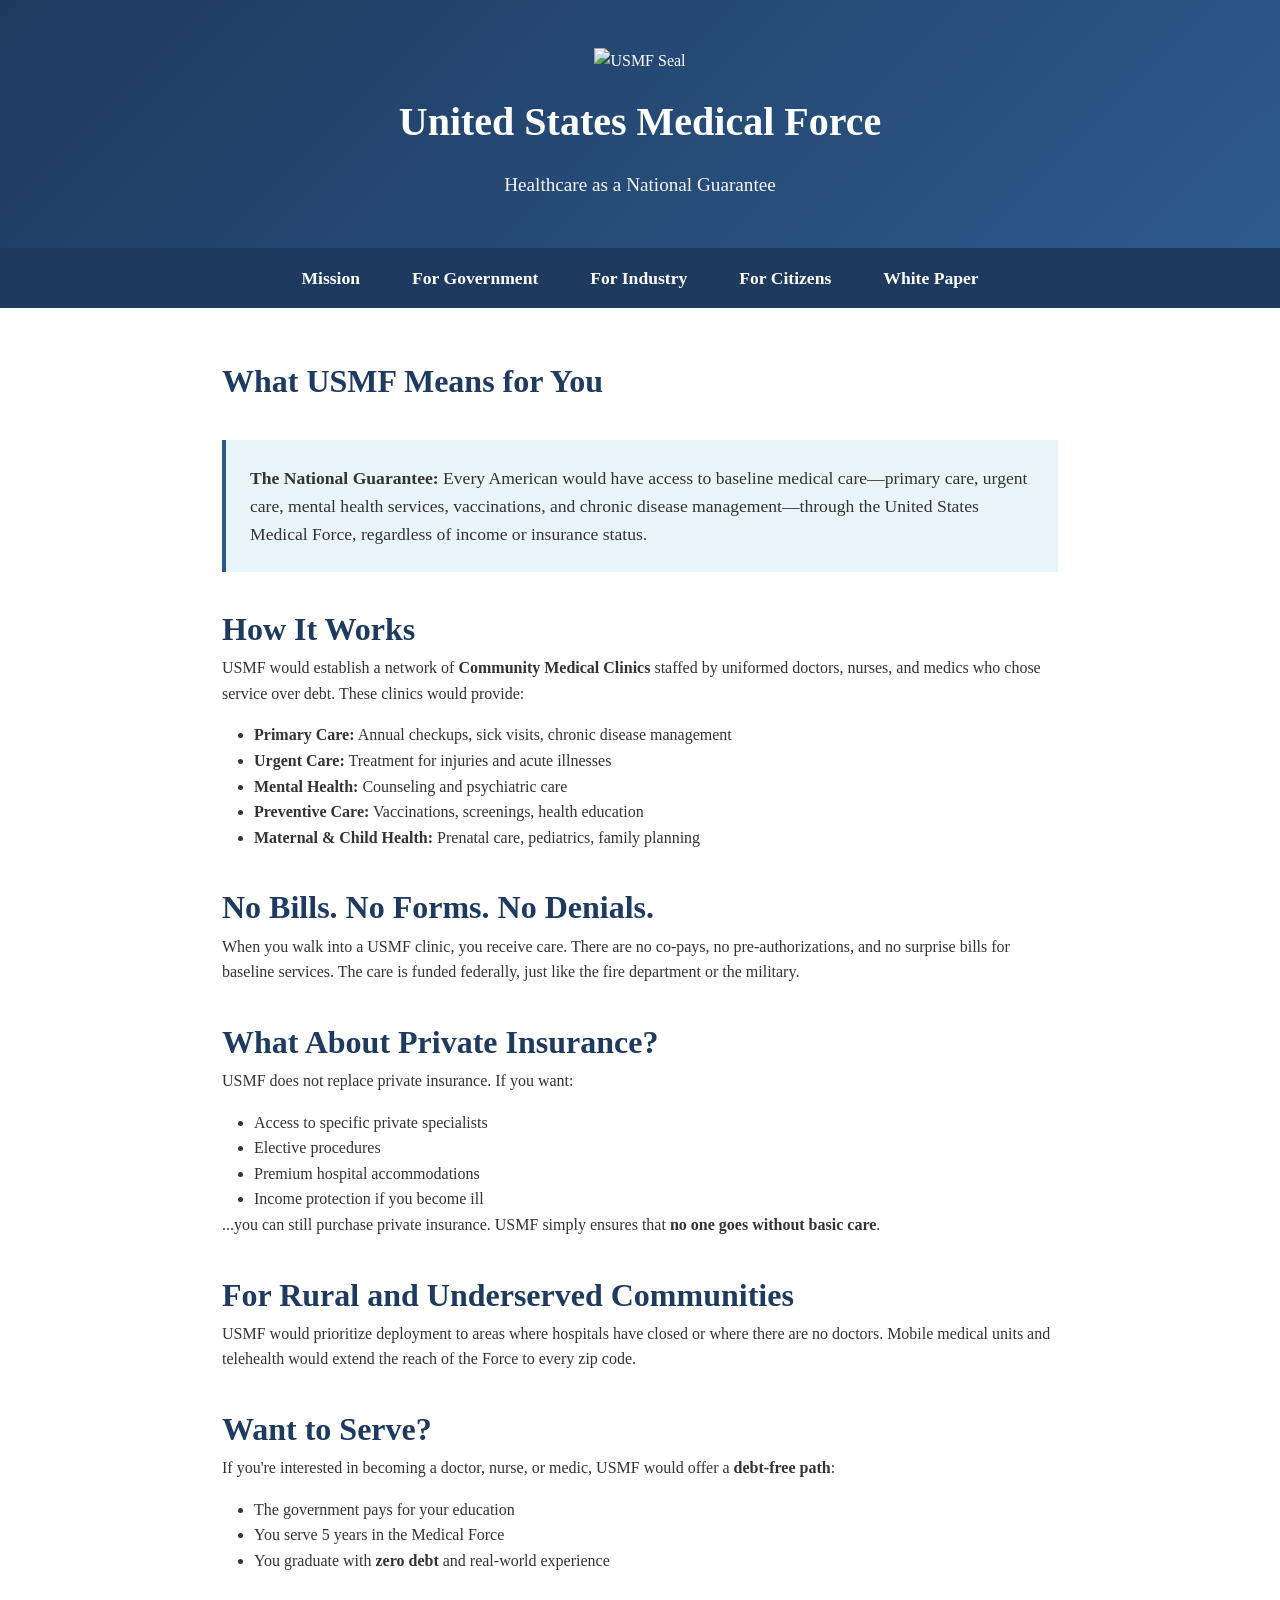
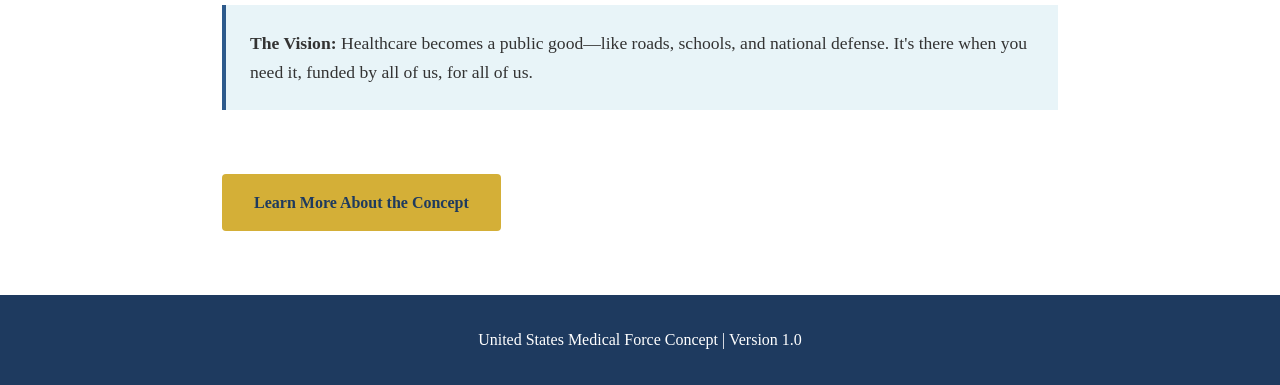
==== citizens.html @ 060d2e34 "Add files via upload" ====
<!DOCTYPE html>
<html lang="en">
<head>
    <meta charset="UTF-8">
    <meta name="viewport" content="width=device-width, initial-scale=1.0">
    <title>USMF - For Citizens</title>
    <style>
        * { margin: 0; padding: 0; box-sizing: border-box; }
        body { font-family: 'Georgia', serif; line-height: 1.6; color: #333; }
        header { background: linear-gradient(135deg, #1e3a5f 0%, #2d5a8c 100%); color: white; padding: 3rem 2rem; text-align: center; }
        .seal { width: 120px; height: 120px; margin-bottom: 1rem; }
        h1 { font-size: 2.5rem; margin: 0; font-weight: 700; }
        .tagline { font-size: 1.2rem; margin-top: 1rem; opacity: 0.95; }
        nav { background: #1e3a5f; padding: 1rem; text-align: center; }
        nav a { color: white; text-decoration: none; margin: 0 1.5rem; font-weight: 600; font-size: 1.1rem; }
        nav a:hover { text-decoration: underline; }
        .container { max-width: 900px; margin: 3rem auto; padding: 0 2rem; }
        h2 { color: #1e3a5f; font-size: 2rem; margin-top: 2rem; }
        .promise { background: #e8f4f8; border-left: 4px solid #2d5a8c; padding: 1.5rem; margin: 2rem 0; font-size: 1.1rem; }
        ul { margin-left: 2rem; margin-top: 1rem; }
        .cta { background: #d4af37; color: #1e3a5f; padding: 1rem 2rem; text-decoration: none; display: inline-block; margin-top: 2rem; font-weight: 700; border-radius: 4px; }
        .cta:hover { background: #c19b2b; }
        footer { background: #1e3a5f; color: white; text-align: center; padding: 2rem; margin-top: 4rem; }
    </style>
</head>
<body>
    <header>
        <img src="generated_image_1768149302_0.png" alt="USMF Seal" class="seal">
        <h1>United States Medical Force</h1>
        <p class="tagline">Healthcare as a National Guarantee</p>
    </header>

    <nav>
        <a href="index.html">Mission</a>
        <a href="government.html">For Government</a>
        <a href="industry.html">For Industry</a>
        <a href="citizens.html">For Citizens</a>
        <a href="whitepaper.html">White Paper</a>
    </nav>

    <div class="container">
        <h2>What USMF Means for You</h2>

        <div class="promise">
            <strong>The National Guarantee:</strong> Every American would have access to baseline medical care—primary care, urgent care, mental health services, vaccinations, and chronic disease management—through the United States Medical Force, regardless of income or insurance status.
        </div>

        <h2>How It Works</h2>
        <p>USMF would establish a network of <strong>Community Medical Clinics</strong> staffed by uniformed doctors, nurses, and medics who chose service over debt. These clinics would provide:</p>
        <ul>
            <li><strong>Primary Care:</strong> Annual checkups, sick visits, chronic disease management</li>
            <li><strong>Urgent Care:</strong> Treatment for injuries and acute illnesses</li>
            <li><strong>Mental Health:</strong> Counseling and psychiatric care</li>
            <li><strong>Preventive Care:</strong> Vaccinations, screenings, health education</li>
            <li><strong>Maternal & Child Health:</strong> Prenatal care, pediatrics, family planning</li>
        </ul>

        <h2>No Bills. No Forms. No Denials.</h2>
        <p>When you walk into a USMF clinic, you receive care. There are no co-pays, no pre-authorizations, and no surprise bills for baseline services. The care is funded federally, just like the fire department or the military.</p>

        <h2>What About Private Insurance?</h2>
        <p>USMF does not replace private insurance. If you want:</p>
        <ul>
            <li>Access to specific private specialists</li>
            <li>Elective procedures</li>
            <li>Premium hospital accommodations</li>
            <li>Income protection if you become ill</li>
        </ul>
        <p>...you can still purchase private insurance. USMF simply ensures that <strong>no one goes without basic care</strong>.</p>

        <h2>For Rural and Underserved Communities</h2>
        <p>USMF would prioritize deployment to areas where hospitals have closed or where there are no doctors. Mobile medical units and telehealth would extend the reach of the Force to every zip code.</p>

        <h2>Want to Serve?</h2>
        <p>If you're interested in becoming a doctor, nurse, or medic, USMF would offer a <strong>debt-free path</strong>:</p>
        <ul>
            <li>The government pays for your education</li>
            <li>You serve 5 years in the Medical Force</li>
            <li>You graduate with <strong>zero debt</strong> and real-world experience</li>
        </ul>

        <div class="promise">
            <strong>The Vision:</strong> Healthcare becomes a public good—like roads, schools, and national defense. It's there when you need it, funded by all of us, for all of us.
        </div>

        <a href="whitepaper.html" class="cta">Learn More About the Concept</a>
    </div>

    <footer>
        <p>United States Medical Force Concept | Version 1.0</p>
    </footer>
</body>
</html>
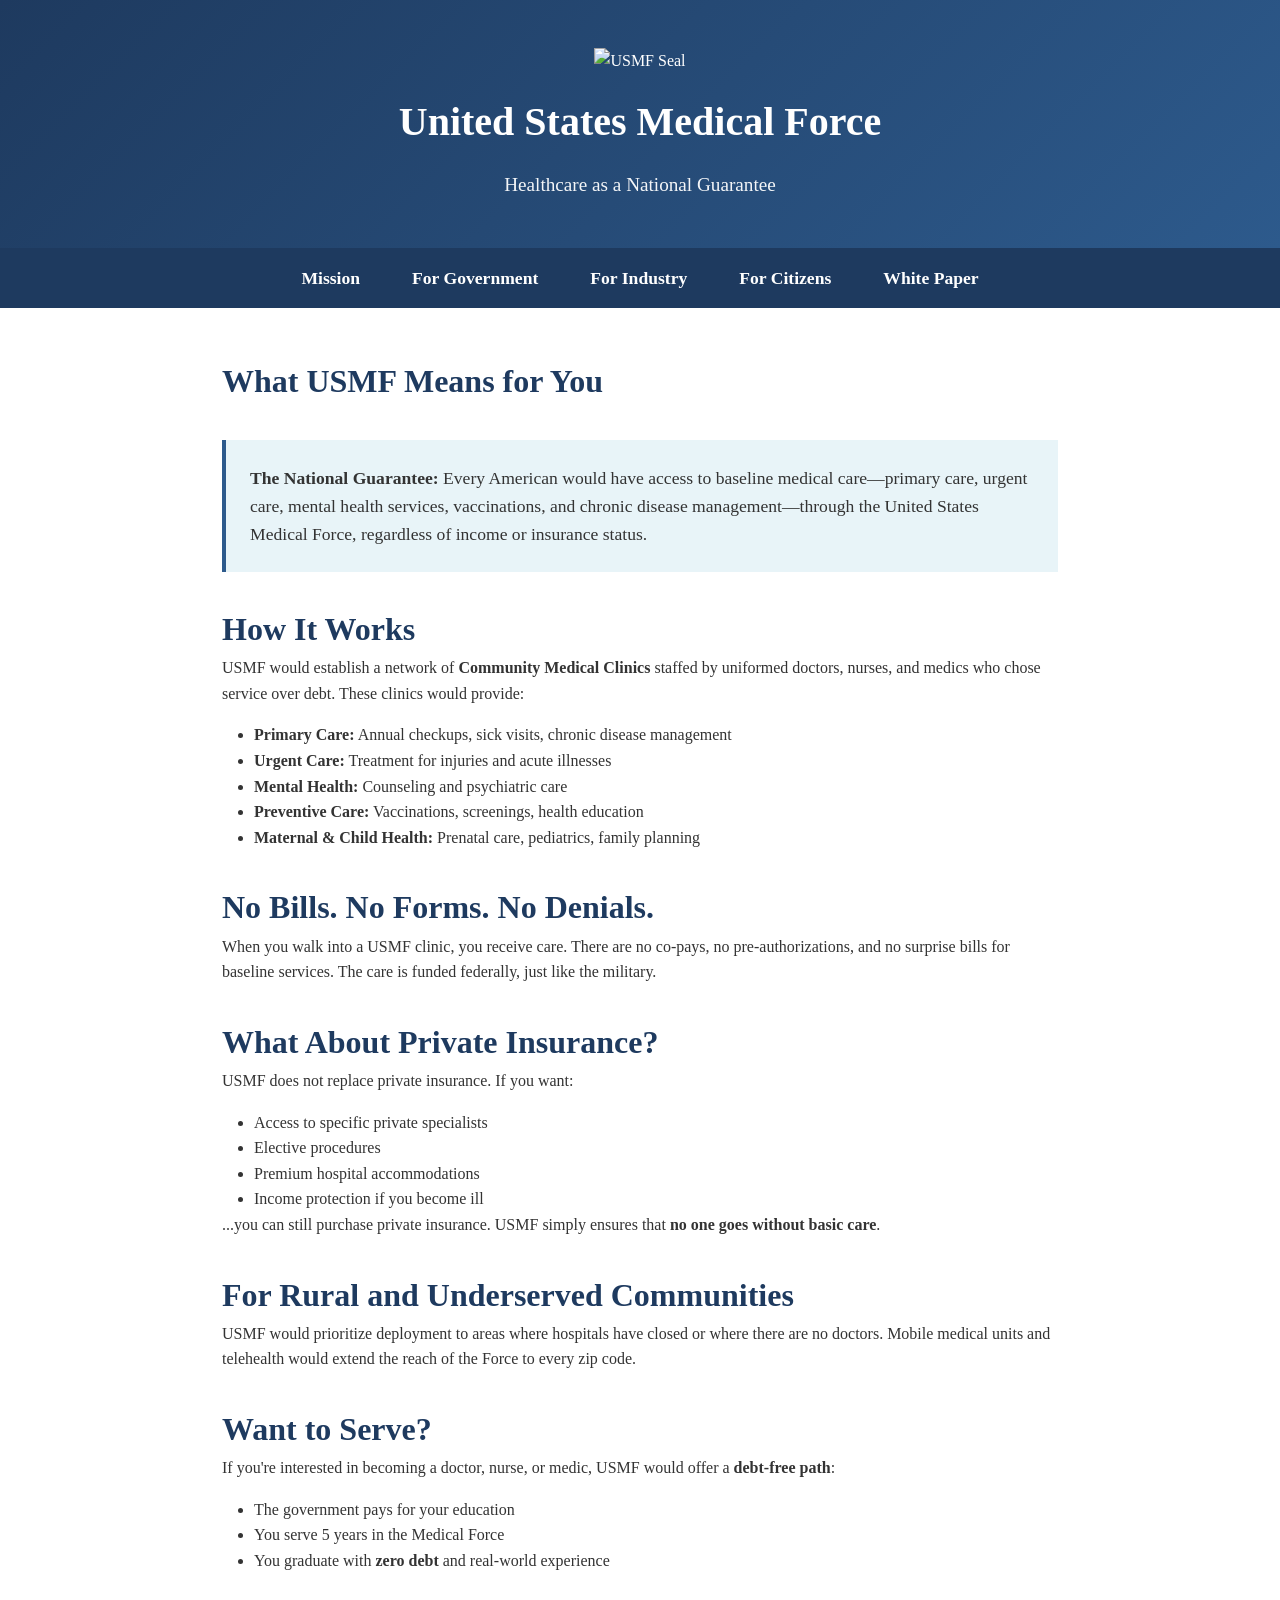
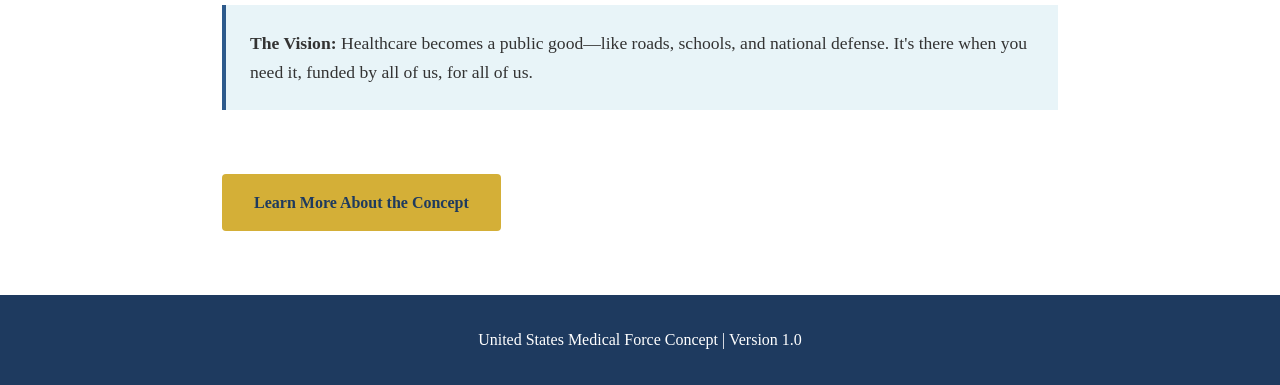
==== commit 9f682c7f: "Remove mention of fire department from care description" ====
--- a/citizens.html
+++ b/citizens.html
@@ -56,7 +56,7 @@
         </ul>
 
         <h2>No Bills. No Forms. No Denials.</h2>
-        <p>When you walk into a USMF clinic, you receive care. There are no co-pays, no pre-authorizations, and no surprise bills for baseline services. The care is funded federally, just like the fire department or the military.</p>
+        <p>When you walk into a USMF clinic, you receive care. There are no co-pays, no pre-authorizations, and no surprise bills for baseline services. The care is funded federally, just like the military.</p>
 
         <h2>What About Private Insurance?</h2>
         <p>USMF does not replace private insurance. If you want:</p>
@@ -90,4 +90,4 @@
         <p>United States Medical Force Concept | Version 1.0</p>
     </footer>
 </body>
-</html>+</html>
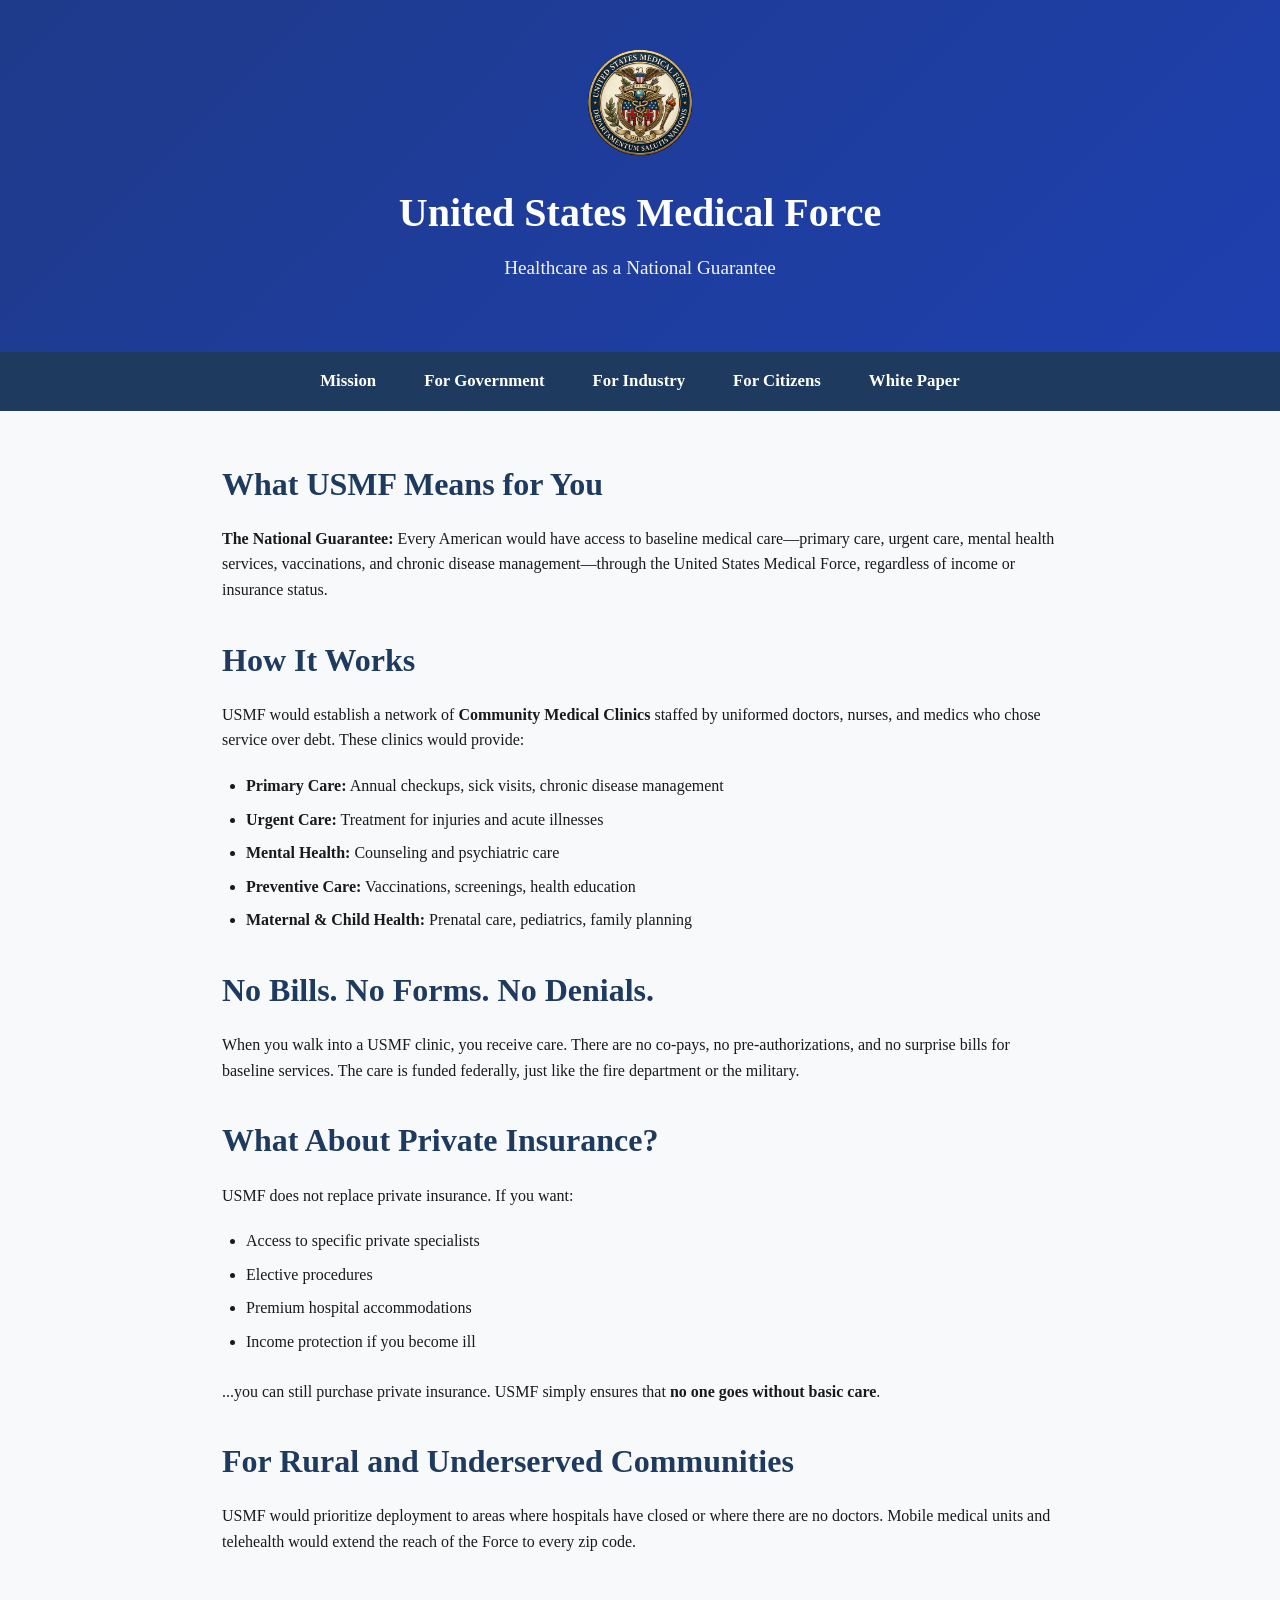
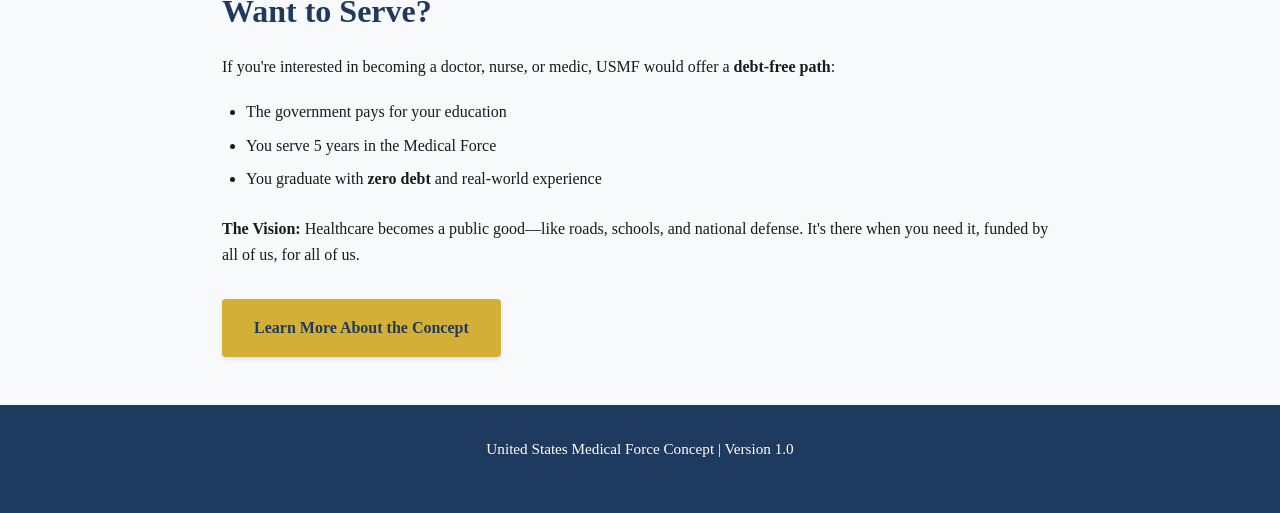
==== commit 8b47fedb: "Add files via upload" ====
--- a/citizens.html
+++ b/citizens.html
@@ -3,29 +3,12 @@
 <head>
     <meta charset="UTF-8">
     <meta name="viewport" content="width=device-width, initial-scale=1.0">
-    <title>USMF - For Citizens</title>
-    <style>
-        * { margin: 0; padding: 0; box-sizing: border-box; }
-        body { font-family: 'Georgia', serif; line-height: 1.6; color: #333; }
-        header { background: linear-gradient(135deg, #1e3a5f 0%, #2d5a8c 100%); color: white; padding: 3rem 2rem; text-align: center; }
-        .seal { width: 120px; height: 120px; margin-bottom: 1rem; }
-        h1 { font-size: 2.5rem; margin: 0; font-weight: 700; }
-        .tagline { font-size: 1.2rem; margin-top: 1rem; opacity: 0.95; }
-        nav { background: #1e3a5f; padding: 1rem; text-align: center; }
-        nav a { color: white; text-decoration: none; margin: 0 1.5rem; font-weight: 600; font-size: 1.1rem; }
-        nav a:hover { text-decoration: underline; }
-        .container { max-width: 900px; margin: 3rem auto; padding: 0 2rem; }
-        h2 { color: #1e3a5f; font-size: 2rem; margin-top: 2rem; }
-        .promise { background: #e8f4f8; border-left: 4px solid #2d5a8c; padding: 1.5rem; margin: 2rem 0; font-size: 1.1rem; }
-        ul { margin-left: 2rem; margin-top: 1rem; }
-        .cta { background: #d4af37; color: #1e3a5f; padding: 1rem 2rem; text-decoration: none; display: inline-block; margin-top: 2rem; font-weight: 700; border-radius: 4px; }
-        .cta:hover { background: #c19b2b; }
-        footer { background: #1e3a5f; color: white; text-align: center; padding: 2rem; margin-top: 4rem; }
-    </style>
+    <title>United States Medical Force - Citizen Benefits</title>
+    <link rel="stylesheet" href="style.css">
 </head>
 <body>
     <header>
-        <img src="generated_image_1768149302_0.png" alt="USMF Seal" class="seal">
+        <img src="images/3a890a33-f6cd-41ff-a49e-1f7296e0773b.jpeg" alt="USMF Seal" class="seal">
         <h1>United States Medical Force</h1>
         <p class="tagline">Healthcare as a National Guarantee</p>
     </header>
@@ -56,7 +39,7 @@
         </ul>
 
         <h2>No Bills. No Forms. No Denials.</h2>
-        <p>When you walk into a USMF clinic, you receive care. There are no co-pays, no pre-authorizations, and no surprise bills for baseline services. The care is funded federally, just like the military.</p>
+        <p>When you walk into a USMF clinic, you receive care. There are no co-pays, no pre-authorizations, and no surprise bills for baseline services. The care is funded federally, just like the fire department or the military.</p>
 
         <h2>What About Private Insurance?</h2>
         <p>USMF does not replace private insurance. If you want:</p>
@@ -90,4 +73,4 @@
         <p>United States Medical Force Concept | Version 1.0</p>
     </footer>
 </body>
-</html>
+</html>
--- a/style.css
+++ b/style.css
@@ -0,0 +1,194 @@
+/* ==========================================================================
+   1. Reset & Base Styles
+   ========================================================================== */
+* {
+    margin: 0;
+    padding: 0;
+    box-sizing: border-box;
+}
+
+body {
+    font-family: 'Georgia', serif;
+    line-height: 1.6;
+    color: #1a1a1a;
+    background: #f8f9fa;
+    -webkit-font-smoothing: antialiased;
+}
+
+/* ==========================================================================
+   2. Header & Branding (Mobile-First)
+   ========================================================================== */
+header {
+    background: linear-gradient(135deg, #1e3a8a 0%, #1e40af 100%);
+    color: white;
+    padding: 2.5rem 1.5rem; /* Slightly tighter padding for mobile screens */
+    text-align: center;
+}
+
+.seal {
+    width: 100%;
+    max-width: 150px; /* Scaled down slightly for mobile layout */
+    margin: 0 auto 1.5rem;
+    display: block;
+    height: auto;
+}
+
+h1 {
+    font-size: 1.8rem; /* Scaled down for mobile text wrapping */
+    font-weight: 700;
+    line-height: 1.2;
+}
+
+.tagline {
+    font-size: 1.1rem;
+    margin-top: 0.75rem;
+    opacity: 0.95;
+}
+
+/* ==========================================================================
+   3. Navigation (Mobile-First Stacked Layout)
+   ========================================================================== */
+nav {
+    background: #1e3a5f;
+    padding: 0.5rem;
+    display: flex;
+    flex-direction: column; /* Stacked links on mobile for easier tapping */
+    align-items: center;
+}
+
+nav a {
+    color: white;
+    text-decoration: none;
+    padding: 0.75rem 0; /* Clear touch targets */
+    width: 100%;
+    text-align: center;
+    font-weight: 600;
+    font-size: 1.05rem;
+    transition: background-color 0.2s ease;
+}
+
+nav a:hover, 
+nav a:focus {
+    background-color: rgba(255, 255, 255, 0.1);
+    text-decoration: underline;
+}
+
+/* ==========================================================================
+   4. Main Content & Layout
+   ========================================================================== */
+.container {
+    width: 100%;
+    max-width: 900px;
+    margin: 2rem auto;
+    padding: 0 1.5rem; /* Comfortable padding for small viewports */
+}
+
+h2 {
+    color: #1e3a5f;
+    font-size: 1.6rem;
+    margin-top: 1.5rem;
+    margin-bottom: 1rem;
+}
+
+p {
+    margin-bottom: 1.25rem;
+}
+
+ul {
+    margin-left: 1.5rem;
+    margin-top: 0.75rem;
+    margin-bottom: 1.5rem;
+}
+
+li {
+    margin-bottom: 0.5rem;
+}
+
+/* Call to Action Button */
+.cta {
+    background: #d4af37;
+    color: #1e3a5f;
+    padding: 1rem 2rem;
+    text-decoration: none;
+    display: block; /* Full width button on mobile for better mobile UX */
+    text-align: center;
+    margin-top: 2rem;
+    font-weight: 700;
+    border-radius: 4px;
+    box-shadow: 0 2px 4px rgba(0,0,0,0.1);
+    transition: background 0.2s ease, transform 0.1s ease;
+}
+
+.cta:hover,
+.cta:focus {
+    background: #c19b2b;
+}
+
+/* ==========================================================================
+   5. Footer
+   ========================================================================== */
+footer {
+    background: #1e3a5f;
+    color: white;
+    text-align: center;
+    padding: 2rem 1.5rem;
+    margin-top: 3rem;
+    font-size: 0.95rem;
+}
+
+
+/* ==========================================================================
+   6. Responsive Tablet & Desktop Adjustments (Media Query)
+   ========================================================================== */
+@media screen and (min-width: 768px) {
+    header {
+        padding: 3rem 2rem;
+    }
+
+    .seal {
+        max-width: 200px;
+        margin-bottom: 2rem;
+    }
+
+    h1 {
+        font-size: 2.5rem;
+    }
+
+    .tagline {
+        font-size: 1.2rem;
+        margin-top: 1rem;
+    }
+
+    /* Convert navigation to an inline row layout */
+    nav {
+        flex-direction: row;
+        justify-content: center;
+        padding: 1rem;
+    }
+
+    nav a {
+        width: auto;
+        margin: 0 1.5rem;
+        padding: 0;
+    }
+    
+    nav a:hover,
+    nav a:focus {
+        background-color: transparent;
+    }
+
+    .container {
+        margin: 3rem auto;
+        padding: 0 2rem;
+    }
+
+    h2 {
+        font-size: 2rem;
+        margin-top: 2rem;
+    }
+
+    /* Return button to inline block on larger screens */
+    .cta {
+        display: inline-block;
+    }
+}
